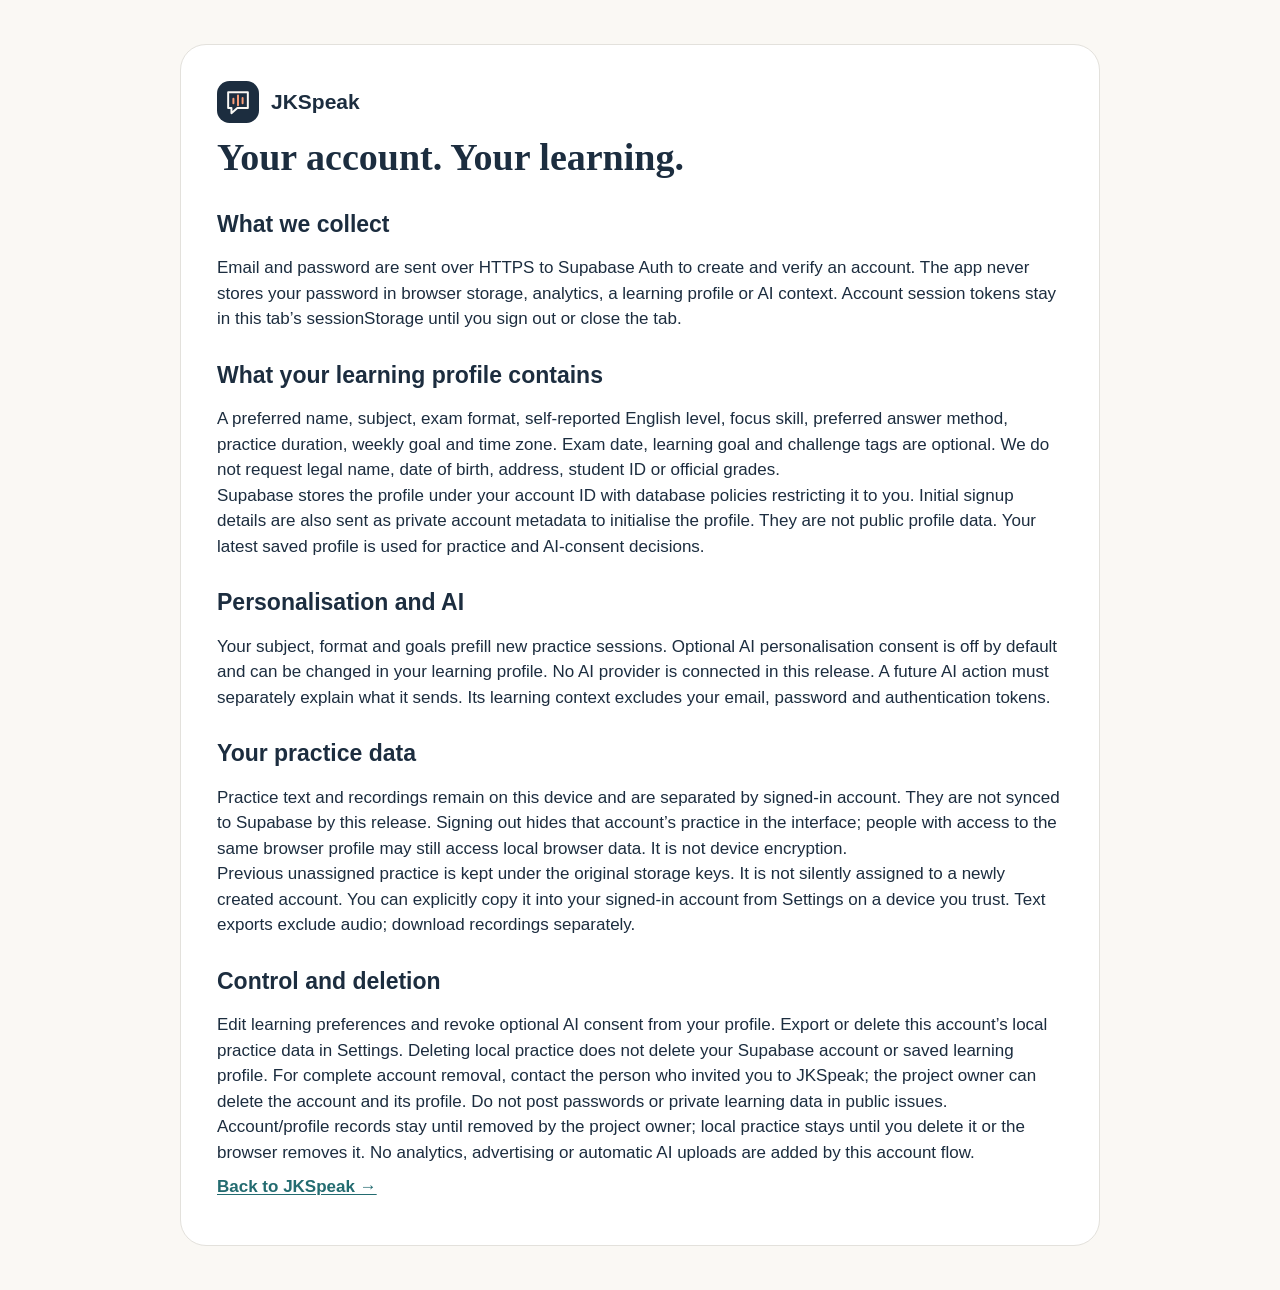
==== account-privacy.html @ c7bfe9c5 "Integrate JKSpeak account entry and personalised learning profiles Connect xiulin wang PR #1 screens" ====
<!doctype html><html lang="en"><head><meta charset="utf-8"><meta name="viewport" content="width=device-width,initial-scale=1"><title>Account & learning data · JKSpeak</title><link rel="icon" href="./jkspeak-mark.svg"><link rel="stylesheet" href="./auth.css"></head><body class="account-page" data-auth-page="privacy"><a class="skip" href="#main">Skip to content</a><main class="account-card" id="main" tabindex="-1"><a class="auth-brand" href="./welcome.html"><img src="./jkspeak-mark.svg" alt=""><strong>JKSpeak</strong></a><h1>Your account. Your learning.</h1><h2>What we collect</h2><p>Email and password are sent over HTTPS to Supabase Auth to create and verify an account. The app never stores your password in browser storage, analytics, a learning profile or AI context. Account session tokens stay in this tab’s sessionStorage until you sign out or close the tab.</p><h2>What your learning profile contains</h2><p>A preferred name, subject, exam format, self-reported English level, focus skill, preferred answer method, practice duration, weekly goal and time zone. Exam date, learning goal and challenge tags are optional. We do not request legal name, date of birth, address, student ID or official grades.</p><p>Supabase stores the profile under your account ID with database policies restricting it to you. Initial signup details are also sent as private account metadata to initialise the profile. They are not public profile data. Your latest saved profile is used for practice and AI-consent decisions.</p><h2>Personalisation and AI</h2><p>Your subject, format and goals prefill new practice sessions. Optional AI personalisation consent is off by default and can be changed in your learning profile. No AI provider is connected in this release. A future AI action must separately explain what it sends. Its learning context excludes your email, password and authentication tokens.</p><h2>Your practice data</h2><p>Practice text and recordings remain on this device and are separated by signed-in account. They are not synced to Supabase by this release. Signing out hides that account’s practice in the interface; people with access to the same browser profile may still access local browser data. It is not device encryption.</p><p>Previous unassigned practice is kept under the original storage keys. It is not silently assigned to a newly created account. You can explicitly copy it into your signed-in account from Settings on a device you trust. Text exports exclude audio; download recordings separately.</p><h2>Control and deletion</h2><p>Edit learning preferences and revoke optional AI consent from your profile. Export or delete this account’s local practice data in Settings. Deleting local practice does not delete your Supabase account or saved learning profile. For complete account removal, contact the person who invited you to JKSpeak; the project owner can delete the account and its profile. Do not post passwords or private learning data in public issues.</p><p>Account/profile records stay until removed by the project owner; local practice stays until you delete it or the browser removes it. No analytics, advertising or automatic AI uploads are added by this account flow.</p><p><a class="link" href="./welcome.html">Back to JKSpeak →</a></p><p id="status" class="status" role="status" aria-live="polite"></p></main><script type="module" src="./auth-pages.mjs"></script></body></html>
---- auth.css ----
/* Shared styles for the JKSpeak sign-in pages: splash.html, welcome.html, login.html.
   Kept separate from styles.css so the main app is not affected. */
:root{
  --paper:#f7f5ed; --cream:#fffefa; --ink:#30372b; --green:#52684c; --muted:#5d6052;
  --soft:#e6ebdc; --line:#e2e2d5; --field:#9a9c8c;
  --hair:#fd6d29; --hair-dark:#ec5d1b; --hair-text:#1a1d16;
  --focus:#1f4f8a; --serif:Georgia,'Times New Roman',serif;
  --sans:Inter,-apple-system,BlinkMacSystemFont,'Segoe UI',sans-serif;

  /* Type scale (desktop) */
  --fs-title:56px;   --lh-title:1.1;
  --fs-section:34px; --lh-section:1.2;
  --fs-card:24px;    --lh-card:1.3;
  --fs-body:17px;    --lh-body:1.5;
  --fs-caption:14px; --lh-caption:1.4;
  --fs-button:16px;  --fs-input:17px;
}
/* Mobile type scale; phone-style screens use it on every device */
@media (max-width:760px){
  :root{--fs-title:36px;--fs-section:26px;--fs-card:20px;--fs-body:16px;--fs-caption:13px;--fs-button:16px;--fs-input:16px}
}
.screen{--fs-title:36px;--fs-section:26px;--fs-card:20px;--fs-body:16px;--fs-caption:13px;--fs-button:16px;--fs-input:16px}

*{box-sizing:border-box}
body{margin:0;min-height:100vh;background:var(--paper);color:var(--ink);font-family:var(--sans);
  font-size:var(--fs-body);line-height:var(--lh-body);-webkit-text-size-adjust:100%;text-size-adjust:100%}
p{margin:0}
.skip{position:absolute;left:-9999px}
.skip:focus{left:16px;top:16px;background:var(--cream);padding:8px 12px;border-radius:8px;z-index:9}
:focus-visible{outline:3px solid var(--focus);outline-offset:3px}

/* Phone-style screen: full screen on phones, a phone-sized card on computers */
body.app{display:grid;place-items:stretch}
.screen{position:relative;overflow:hidden;min-height:100vh;min-height:100dvh;background:var(--cream);
  font-size:var(--fs-body);padding:10px 10px 24px}
@media (min-width:761px){
  body.app{place-items:center;padding:24px 16px}
  .screen{width:420px;min-height:800px;border:1px solid var(--line);border-radius:40px;box-shadow:0 20px 50px rgba(48,55,43,.10)}
}

/* Orange scenery + avatar */
.scenery{position:absolute;inset:0;width:100%;height:100%}
.avatar-wrap{position:relative;z-index:1}
.avatar{width:100%;aspect-ratio:1;border-radius:50%;border:3px solid var(--hair-text);
  box-shadow:0 0 0 6px var(--cream);object-fit:cover;display:block}
.bubble{position:absolute;top:-20px;right:-32px;background:#fff;color:var(--ink);
  border:2px solid var(--hair-text);border-radius:14px;padding:5px 12px;
  font-size:var(--fs-button);font-weight:600;line-height:1.3;white-space:nowrap}
.bubble::after{content:"";position:absolute;left:16px;bottom:-8px;width:12px;height:12px;background:#fff;
  border-right:2px solid var(--hair-text);border-bottom:2px solid var(--hair-text);transform:rotate(45deg)}

/* Text */
.title{font-family:var(--serif);font-size:var(--fs-title);line-height:var(--lh-title);font-weight:700;margin:0;letter-spacing:-.01em}
.tagline{font-size:var(--fs-card);line-height:var(--lh-card);font-weight:600;color:var(--green)}
.caption{font-size:var(--fs-caption);line-height:var(--lh-caption)}
.muted{color:var(--muted)}
h1[tabindex]:focus,h2[tabindex]:focus{outline:none}
a,.link{color:var(--green);font-weight:600;text-decoration:underline;text-underline-offset:2px}
.link{background:none;border:0;padding:0;font-family:inherit;font-size:inherit;line-height:inherit;cursor:pointer}

/* Buttons */
.btn{display:flex;align-items:center;justify-content:center;gap:10px;width:100%;font-family:inherit;
  font-size:var(--fs-button);font-weight:600;line-height:1.25;padding:13px 16px;border-radius:999px;
  cursor:pointer;border:2px solid var(--ink);background:transparent;color:var(--ink);text-decoration:none}
.btn-primary{background:var(--hair);color:var(--hair-text);border-color:var(--hair-dark)}
.btn-primary:hover{background:var(--hair-dark)}
.btn-social{border-color:var(--line);background:#fff;border-radius:12px}
.btn-social:hover{border-color:var(--field);background:var(--paper)}
.btn svg{width:20px;height:20px;flex:none}
.stack{display:grid;gap:12px}

.status{margin-top:14px;padding:10px 12px;border-radius:10px;background:var(--soft);border-left:4px solid var(--green);font-weight:600}
.status:empty{display:none}

/* Gentle motion (off when the device asks for reduced motion) */
@media (prefers-reduced-motion:no-preference){
  .avatar{animation:float 5s ease-in-out infinite}
  .bubble{animation:pop .5s .4s ease-out both, sway 5s 1s ease-in-out infinite}
  .twinkle{animation:twinkle 3s ease-in-out infinite}
  .twinkle:nth-of-type(2n){animation-delay:-1.5s}
  .screen{animation:fade .35s ease-out}
  @keyframes float{0%,100%{transform:translateY(0) rotate(0)}50%{transform:translateY(-6px) rotate(-1.5deg)}}
  @keyframes pop{from{opacity:0;transform:scale(.6) translateY(6px)}to{opacity:1;transform:none}}
  @keyframes sway{0%,100%{rotate:0deg}50%{rotate:3deg}}
  @keyframes twinkle{0%,100%{opacity:1}50%{opacity:.35}}
  @keyframes fade{from{opacity:0}to{opacity:1}}
}

/* Integrated from xiulin wang's PR #1; shared JKSpeak identity and real form states. */
:root{--paper:#faf8f4;--cream:#fff;--ink:#1c2d3f;--green:#236b70;--muted:#526272;--soft:#eaf2f0;--line:#e3e1dc;--field:#8b969f;--hair:#ef9b71;--hair-dark:#c7673b;--hair-text:#1c2d3f;--focus:#236b70}
.btn{min-height:48px}.btn-primary{background:#b34425;color:#fff;border-color:#b34425}.btn-primary:hover{background:#92361d;border-color:#92361d}.btn:disabled{cursor:not-allowed;opacity:.6}.link{min-height:44px;display:inline-flex;align-items:center}.status{font-size:14px;line-height:1.7}.status.error{background:#fff0e8;color:#7d321e;border-color:#b34425}.account-card{max-width:920px;width:100%;background:var(--cream);border:1px solid var(--line);border-radius:26px;padding:36px;margin:24px auto}.account-card h1{font:600 38px/1.2 var(--serif);margin:12px 0 14px}.account-card h2{font-size:23px;margin:26px 0 14px}.account-card .lead{font-size:16px;color:var(--muted);line-height:1.8}.auth-brand{display:flex;align-items:center;gap:12px;text-decoration:none;font-size:21px;color:var(--ink)}.auth-brand img{width:42px;height:42px}.profile-form{display:grid;gap:20px;margin-top:24px}.profile-form fieldset{border:1px solid var(--line);border-radius:14px;padding:20px;margin:0}.profile-form legend{font-weight:650;padding:0 8px}.form-grid{display:grid;grid-template-columns:1fr 1fr;gap:18px}.field label{display:block;font-size:14px;font-weight:600;margin-bottom:7px}.field input,.field select,.field textarea{width:100%;min-height:46px;padding:12px;font:inherit;font-size:16px;border:1px solid var(--field);border-radius:9px;background:#fff;color:var(--ink)}.field textarea{min-height:100px;resize:vertical}.field small{display:block;font-size:13px;color:var(--muted);margin-top:6px;line-height:1.6}.check-option{display:flex;align-items:flex-start;gap:10px;min-height:44px;font-size:14px;line-height:1.7;padding:8px 0}.check-option input{width:19px;height:19px;flex:none;margin:3px 0 0;accent-color:var(--green)}.auth-actions{display:flex;gap:15px;align-items:center;flex-wrap:wrap}.auth-actions .btn{width:auto;min-width:180px}.notice{background:var(--soft);border:1px solid var(--line);border-radius:12px;padding:16px;font-size:14px;line-height:1.8;margin:18px 0}.account-page{padding:20px}.account-card .caption{font-size:13px;color:var(--muted);line-height:1.8}.check-grid{display:grid;grid-template-columns:1fr 1fr;gap:0 15px}.progress-steps{display:flex;gap:12px;list-style:none;padding:0;font-size:13px;color:var(--muted);margin:25px 0}.progress-steps li{padding:9px 12px;border:1px solid var(--line);border-radius:8px}.progress-steps .active{background:var(--soft);color:var(--green);font-weight:650}.profile-review{padding:20px;background:var(--soft);border-radius:14px}.profile-review dt{font-weight:600;margin-top:12px}.profile-review dd{margin:4px 0 0;overflow-wrap:anywhere}.password-field{position:relative}.password-toggle{margin-top:8px;font-size:13px}.sr-only{position:absolute;width:1px;height:1px;overflow:hidden;clip-path:inset(50%)}
@media(max-width:760px){.account-page{padding:0}.account-card{margin:0;padding:24px 18px;border:0;border-radius:0}.account-card h1{font-size:32px}.form-grid,.check-grid{grid-template-columns:1fr}.profile-form fieldset{padding:16px}.auth-actions .btn{width:100%}.progress-steps{gap:5px;font-size:12px}.progress-steps li{padding:8px}.account-card .auth-brand{margin-bottom:25px}.screen{overflow:visible}.hero{overflow:hidden!important}}
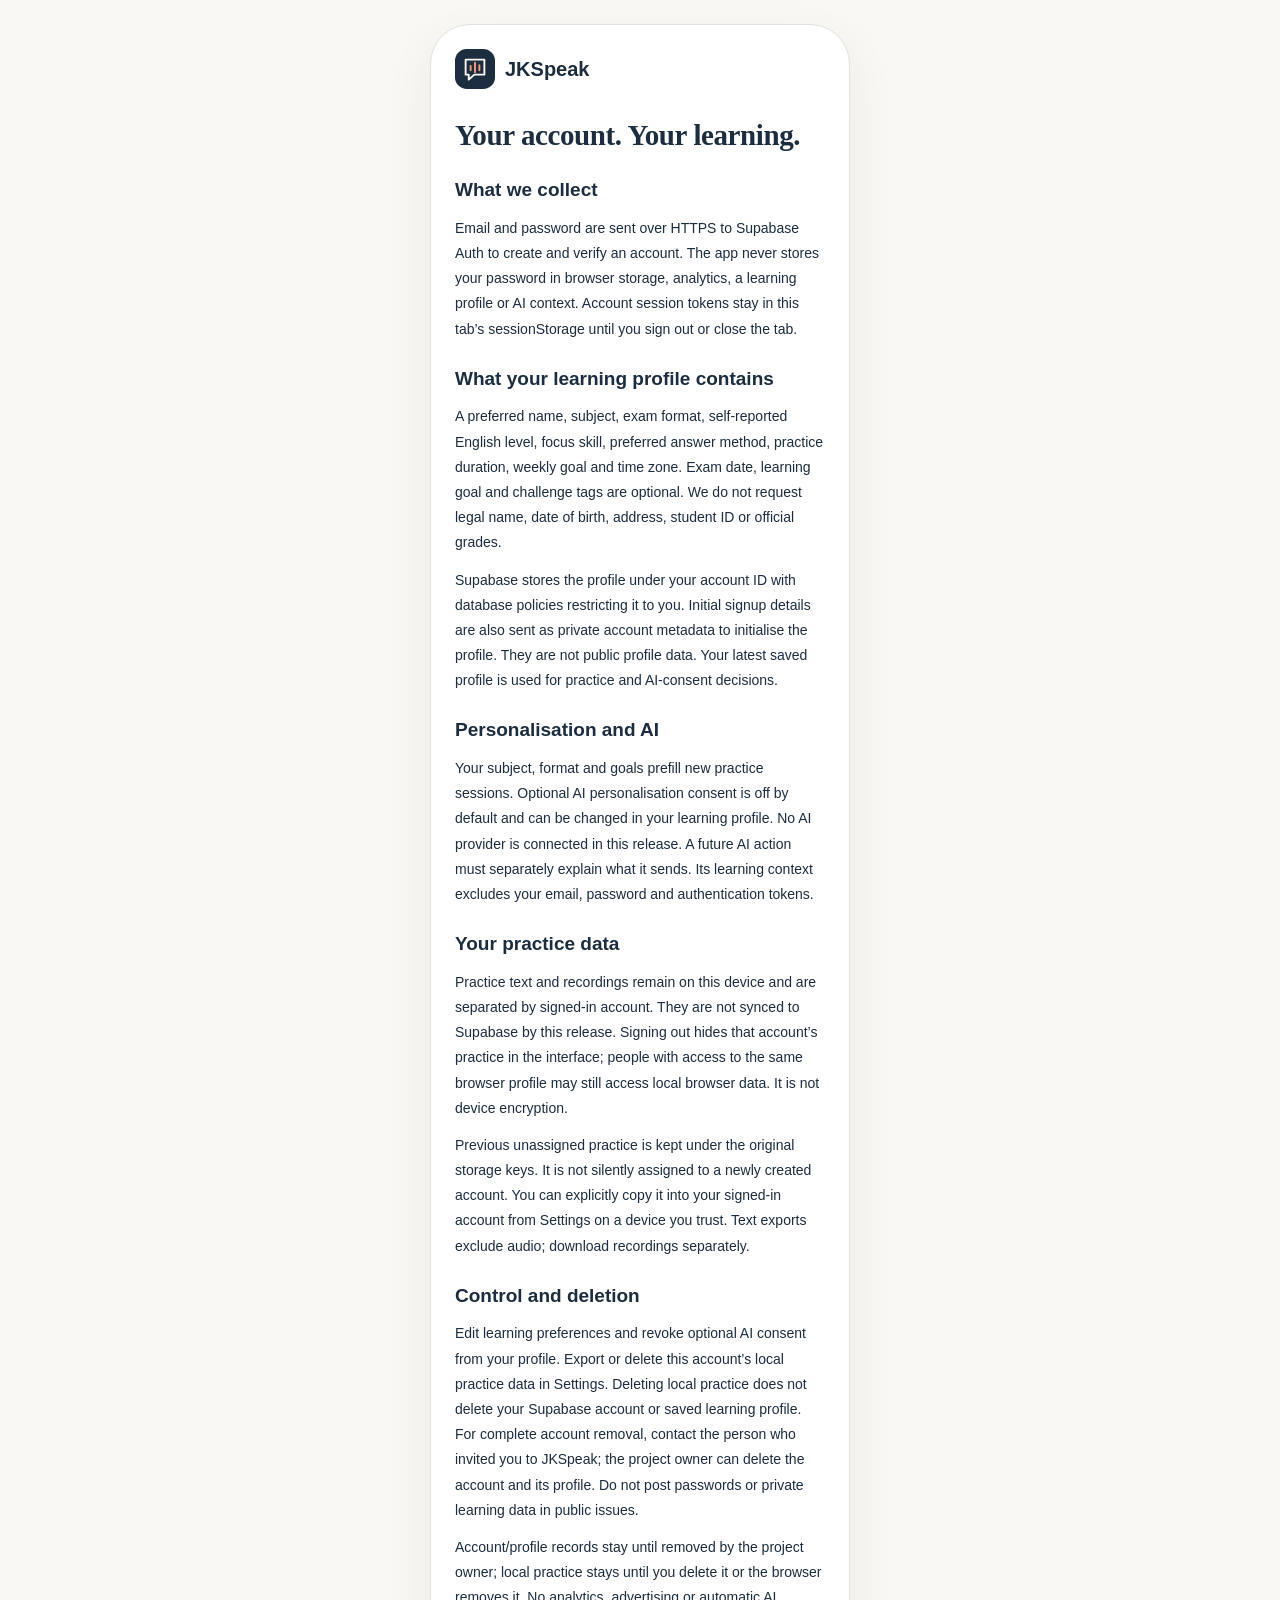
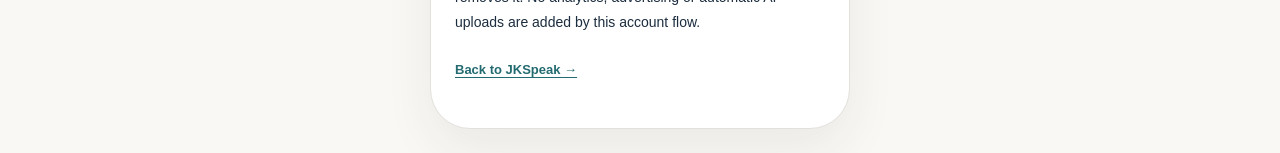
==== commit 755ea3e0: "Unify account screens and recover from expired email links" ====
--- a/account-privacy.html
+++ b/account-privacy.html
@@ -1 +1 @@
-<!doctype html><html lang="en"><head><meta charset="utf-8"><meta name="viewport" content="width=device-width,initial-scale=1"><title>Account & learning data · JKSpeak</title><link rel="icon" href="./jkspeak-mark.svg"><link rel="stylesheet" href="./auth.css"></head><body class="account-page" data-auth-page="privacy"><a class="skip" href="#main">Skip to content</a><main class="account-card" id="main" tabindex="-1"><a class="auth-brand" href="./welcome.html"><img src="./jkspeak-mark.svg" alt=""><strong>JKSpeak</strong></a><h1>Your account. Your learning.</h1><h2>What we collect</h2><p>Email and password are sent over HTTPS to Supabase Auth to create and verify an account. The app never stores your password in browser storage, analytics, a learning profile or AI context. Account session tokens stay in this tab’s sessionStorage until you sign out or close the tab.</p><h2>What your learning profile contains</h2><p>A preferred name, subject, exam format, self-reported English level, focus skill, preferred answer method, practice duration, weekly goal and time zone. Exam date, learning goal and challenge tags are optional. We do not request legal name, date of birth, address, student ID or official grades.</p><p>Supabase stores the profile under your account ID with database policies restricting it to you. Initial signup details are also sent as private account metadata to initialise the profile. They are not public profile data. Your latest saved profile is used for practice and AI-consent decisions.</p><h2>Personalisation and AI</h2><p>Your subject, format and goals prefill new practice sessions. Optional AI personalisation consent is off by default and can be changed in your learning profile. No AI provider is connected in this release. A future AI action must separately explain what it sends. Its learning context excludes your email, password and authentication tokens.</p><h2>Your practice data</h2><p>Practice text and recordings remain on this device and are separated by signed-in account. They are not synced to Supabase by this release. Signing out hides that account’s practice in the interface; people with access to the same browser profile may still access local browser data. It is not device encryption.</p><p>Previous unassigned practice is kept under the original storage keys. It is not silently assigned to a newly created account. You can explicitly copy it into your signed-in account from Settings on a device you trust. Text exports exclude audio; download recordings separately.</p><h2>Control and deletion</h2><p>Edit learning preferences and revoke optional AI consent from your profile. Export or delete this account’s local practice data in Settings. Deleting local practice does not delete your Supabase account or saved learning profile. For complete account removal, contact the person who invited you to JKSpeak; the project owner can delete the account and its profile. Do not post passwords or private learning data in public issues.</p><p>Account/profile records stay until removed by the project owner; local practice stays until you delete it or the browser removes it. No analytics, advertising or automatic AI uploads are added by this account flow.</p><p><a class="link" href="./welcome.html">Back to JKSpeak →</a></p><p id="status" class="status" role="status" aria-live="polite"></p></main><script type="module" src="./auth-pages.mjs"></script></body></html>+<!doctype html><html lang="en"><head><meta charset="utf-8"><meta name="viewport" content="width=device-width,initial-scale=1"><title>Account & learning data · JKSpeak</title><link rel="icon" href="./jkspeak-mark.svg"><link rel="stylesheet" href="./auth.css?v=flow-20261018-2"></head><body class="app" data-auth-page="privacy"><a class="skip" href="#main">Skip to content</a><main class="screen flow-screen policy-screen" id="main" tabindex="-1"><a class="auth-brand" href="./welcome.html"><img src="./jkspeak-mark.svg" alt=""><strong>JKSpeak</strong></a><h1>Your account. Your learning.</h1><h2>What we collect</h2><p>Email and password are sent over HTTPS to Supabase Auth to create and verify an account. The app never stores your password in browser storage, analytics, a learning profile or AI context. Account session tokens stay in this tab’s sessionStorage until you sign out or close the tab.</p><h2>What your learning profile contains</h2><p>A preferred name, subject, exam format, self-reported English level, focus skill, preferred answer method, practice duration, weekly goal and time zone. Exam date, learning goal and challenge tags are optional. We do not request legal name, date of birth, address, student ID or official grades.</p><p>Supabase stores the profile under your account ID with database policies restricting it to you. Initial signup details are also sent as private account metadata to initialise the profile. They are not public profile data. Your latest saved profile is used for practice and AI-consent decisions.</p><h2>Personalisation and AI</h2><p>Your subject, format and goals prefill new practice sessions. Optional AI personalisation consent is off by default and can be changed in your learning profile. No AI provider is connected in this release. A future AI action must separately explain what it sends. Its learning context excludes your email, password and authentication tokens.</p><h2>Your practice data</h2><p>Practice text and recordings remain on this device and are separated by signed-in account. They are not synced to Supabase by this release. Signing out hides that account’s practice in the interface; people with access to the same browser profile may still access local browser data. It is not device encryption.</p><p>Previous unassigned practice is kept under the original storage keys. It is not silently assigned to a newly created account. You can explicitly copy it into your signed-in account from Settings on a device you trust. Text exports exclude audio; download recordings separately.</p><h2>Control and deletion</h2><p>Edit learning preferences and revoke optional AI consent from your profile. Export or delete this account’s local practice data in Settings. Deleting local practice does not delete your Supabase account or saved learning profile. For complete account removal, contact the person who invited you to JKSpeak; the project owner can delete the account and its profile. Do not post passwords or private learning data in public issues.</p><p>Account/profile records stay until removed by the project owner; local practice stays until you delete it or the browser removes it. No analytics, advertising or automatic AI uploads are added by this account flow.</p><p><a class="link" href="./welcome.html">Back to JKSpeak →</a></p><p id="status" class="status" role="status" aria-live="polite"></p></main><script type="module" src="./auth-pages.mjs?v=flow-20261018-2"></script></body></html>
--- a/auth.css
+++ b/auth.css
@@ -1,92 +1,11 @@
-/* Shared styles for the JKSpeak sign-in pages: splash.html, welcome.html, login.html.
-   Kept separate from styles.css so the main app is not affected. */
-:root{
-  --paper:#f7f5ed; --cream:#fffefa; --ink:#30372b; --green:#52684c; --muted:#5d6052;
-  --soft:#e6ebdc; --line:#e2e2d5; --field:#9a9c8c;
-  --hair:#fd6d29; --hair-dark:#ec5d1b; --hair-text:#1a1d16;
-  --focus:#1f4f8a; --serif:Georgia,'Times New Roman',serif;
-  --sans:Inter,-apple-system,BlinkMacSystemFont,'Segoe UI',sans-serif;
-
-  /* Type scale (desktop) */
-  --fs-title:56px;   --lh-title:1.1;
-  --fs-section:34px; --lh-section:1.2;
-  --fs-card:24px;    --lh-card:1.3;
-  --fs-body:17px;    --lh-body:1.5;
-  --fs-caption:14px; --lh-caption:1.4;
-  --fs-button:16px;  --fs-input:17px;
-}
-/* Mobile type scale; phone-style screens use it on every device */
-@media (max-width:760px){
-  :root{--fs-title:36px;--fs-section:26px;--fs-card:20px;--fs-body:16px;--fs-caption:13px;--fs-button:16px;--fs-input:16px}
-}
-.screen{--fs-title:36px;--fs-section:26px;--fs-card:20px;--fs-body:16px;--fs-caption:13px;--fs-button:16px;--fs-input:16px}
-
-*{box-sizing:border-box}
-body{margin:0;min-height:100vh;background:var(--paper);color:var(--ink);font-family:var(--sans);
-  font-size:var(--fs-body);line-height:var(--lh-body);-webkit-text-size-adjust:100%;text-size-adjust:100%}
-p{margin:0}
-.skip{position:absolute;left:-9999px}
-.skip:focus{left:16px;top:16px;background:var(--cream);padding:8px 12px;border-radius:8px;z-index:9}
-:focus-visible{outline:3px solid var(--focus);outline-offset:3px}
-
-/* Phone-style screen: full screen on phones, a phone-sized card on computers */
-body.app{display:grid;place-items:stretch}
-.screen{position:relative;overflow:hidden;min-height:100vh;min-height:100dvh;background:var(--cream);
-  font-size:var(--fs-body);padding:10px 10px 24px}
-@media (min-width:761px){
-  body.app{place-items:center;padding:24px 16px}
-  .screen{width:420px;min-height:800px;border:1px solid var(--line);border-radius:40px;box-shadow:0 20px 50px rgba(48,55,43,.10)}
-}
-
-/* Orange scenery + avatar */
-.scenery{position:absolute;inset:0;width:100%;height:100%}
-.avatar-wrap{position:relative;z-index:1}
-.avatar{width:100%;aspect-ratio:1;border-radius:50%;border:3px solid var(--hair-text);
-  box-shadow:0 0 0 6px var(--cream);object-fit:cover;display:block}
-.bubble{position:absolute;top:-20px;right:-32px;background:#fff;color:var(--ink);
-  border:2px solid var(--hair-text);border-radius:14px;padding:5px 12px;
-  font-size:var(--fs-button);font-weight:600;line-height:1.3;white-space:nowrap}
-.bubble::after{content:"";position:absolute;left:16px;bottom:-8px;width:12px;height:12px;background:#fff;
-  border-right:2px solid var(--hair-text);border-bottom:2px solid var(--hair-text);transform:rotate(45deg)}
-
-/* Text */
-.title{font-family:var(--serif);font-size:var(--fs-title);line-height:var(--lh-title);font-weight:700;margin:0;letter-spacing:-.01em}
-.tagline{font-size:var(--fs-card);line-height:var(--lh-card);font-weight:600;color:var(--green)}
-.caption{font-size:var(--fs-caption);line-height:var(--lh-caption)}
-.muted{color:var(--muted)}
-h1[tabindex]:focus,h2[tabindex]:focus{outline:none}
-a,.link{color:var(--green);font-weight:600;text-decoration:underline;text-underline-offset:2px}
-.link{background:none;border:0;padding:0;font-family:inherit;font-size:inherit;line-height:inherit;cursor:pointer}
-
-/* Buttons */
-.btn{display:flex;align-items:center;justify-content:center;gap:10px;width:100%;font-family:inherit;
-  font-size:var(--fs-button);font-weight:600;line-height:1.25;padding:13px 16px;border-radius:999px;
-  cursor:pointer;border:2px solid var(--ink);background:transparent;color:var(--ink);text-decoration:none}
-.btn-primary{background:var(--hair);color:var(--hair-text);border-color:var(--hair-dark)}
-.btn-primary:hover{background:var(--hair-dark)}
-.btn-social{border-color:var(--line);background:#fff;border-radius:12px}
-.btn-social:hover{border-color:var(--field);background:var(--paper)}
-.btn svg{width:20px;height:20px;flex:none}
-.stack{display:grid;gap:12px}
-
-.status{margin-top:14px;padding:10px 12px;border-radius:10px;background:var(--soft);border-left:4px solid var(--green);font-weight:600}
-.status:empty{display:none}
-
-/* Gentle motion (off when the device asks for reduced motion) */
-@media (prefers-reduced-motion:no-preference){
-  .avatar{animation:float 5s ease-in-out infinite}
-  .bubble{animation:pop .5s .4s ease-out both, sway 5s 1s ease-in-out infinite}
-  .twinkle{animation:twinkle 3s ease-in-out infinite}
-  .twinkle:nth-of-type(2n){animation-delay:-1.5s}
-  .screen{animation:fade .35s ease-out}
-  @keyframes float{0%,100%{transform:translateY(0) rotate(0)}50%{transform:translateY(-6px) rotate(-1.5deg)}}
-  @keyframes pop{from{opacity:0;transform:scale(.6) translateY(6px)}to{opacity:1;transform:none}}
-  @keyframes sway{0%,100%{rotate:0deg}50%{rotate:3deg}}
-  @keyframes twinkle{0%,100%{opacity:1}50%{opacity:.35}}
-  @keyframes fade{from{opacity:0}to{opacity:1}}
-}
-
-/* Integrated from xiulin wang's PR #1; shared JKSpeak identity and real form states. */
-:root{--paper:#faf8f4;--cream:#fff;--ink:#1c2d3f;--green:#236b70;--muted:#526272;--soft:#eaf2f0;--line:#e3e1dc;--field:#8b969f;--hair:#ef9b71;--hair-dark:#c7673b;--hair-text:#1c2d3f;--focus:#236b70}
-.btn{min-height:48px}.btn-primary{background:#b34425;color:#fff;border-color:#b34425}.btn-primary:hover{background:#92361d;border-color:#92361d}.btn:disabled{cursor:not-allowed;opacity:.6}.link{min-height:44px;display:inline-flex;align-items:center}.status{font-size:14px;line-height:1.7}.status.error{background:#fff0e8;color:#7d321e;border-color:#b34425}.account-card{max-width:920px;width:100%;background:var(--cream);border:1px solid var(--line);border-radius:26px;padding:36px;margin:24px auto}.account-card h1{font:600 38px/1.2 var(--serif);margin:12px 0 14px}.account-card h2{font-size:23px;margin:26px 0 14px}.account-card .lead{font-size:16px;color:var(--muted);line-height:1.8}.auth-brand{display:flex;align-items:center;gap:12px;text-decoration:none;font-size:21px;color:var(--ink)}.auth-brand img{width:42px;height:42px}.profile-form{display:grid;gap:20px;margin-top:24px}.profile-form fieldset{border:1px solid var(--line);border-radius:14px;padding:20px;margin:0}.profile-form legend{font-weight:650;padding:0 8px}.form-grid{display:grid;grid-template-columns:1fr 1fr;gap:18px}.field label{display:block;font-size:14px;font-weight:600;margin-bottom:7px}.field input,.field select,.field textarea{width:100%;min-height:46px;padding:12px;font:inherit;font-size:16px;border:1px solid var(--field);border-radius:9px;background:#fff;color:var(--ink)}.field textarea{min-height:100px;resize:vertical}.field small{display:block;font-size:13px;color:var(--muted);margin-top:6px;line-height:1.6}.check-option{display:flex;align-items:flex-start;gap:10px;min-height:44px;font-size:14px;line-height:1.7;padding:8px 0}.check-option input{width:19px;height:19px;flex:none;margin:3px 0 0;accent-color:var(--green)}.auth-actions{display:flex;gap:15px;align-items:center;flex-wrap:wrap}.auth-actions .btn{width:auto;min-width:180px}.notice{background:var(--soft);border:1px solid var(--line);border-radius:12px;padding:16px;font-size:14px;line-height:1.8;margin:18px 0}.account-page{padding:20px}.account-card .caption{font-size:13px;color:var(--muted);line-height:1.8}.check-grid{display:grid;grid-template-columns:1fr 1fr;gap:0 15px}.progress-steps{display:flex;gap:12px;list-style:none;padding:0;font-size:13px;color:var(--muted);margin:25px 0}.progress-steps li{padding:9px 12px;border:1px solid var(--line);border-radius:8px}.progress-steps .active{background:var(--soft);color:var(--green);font-weight:650}.profile-review{padding:20px;background:var(--soft);border-radius:14px}.profile-review dt{font-weight:600;margin-top:12px}.profile-review dd{margin:4px 0 0;overflow-wrap:anywhere}.password-field{position:relative}.password-toggle{margin-top:8px;font-size:13px}.sr-only{position:absolute;width:1px;height:1px;overflow:hidden;clip-path:inset(50%)}
-@media(max-width:760px){.account-page{padding:0}.account-card{margin:0;padding:24px 18px;border:0;border-radius:0}.account-card h1{font-size:32px}.form-grid,.check-grid{grid-template-columns:1fr}.profile-form fieldset{padding:16px}.auth-actions .btn{width:100%}.progress-steps{gap:5px;font-size:12px}.progress-steps li{padding:8px}.account-card .auth-brand{margin-bottom:25px}.screen{overflow:visible}.hero{overflow:hidden!important}}
+/* A single 420px canvas and spacing scale, shared with the original splash. */
+:root{--paper:#faf8f4;--cream:#fff;--ink:#1c2d3f;--green:#236b70;--muted:#526272;--soft:#eaf2f0;--line:#e3e1dc;--field:#929da6;--hair:#ef9b71;--hair-dark:#c7673b;--hair-text:#1c2d3f;--focus:#236b70;--serif:Georgia,'Times New Roman',serif;--sans:Inter,-apple-system,BlinkMacSystemFont,'Segoe UI',sans-serif;--space-field:20px;--space-section:24px;--space-small:8px;--fs-title:36px;--lh-title:1.1;--fs-section:26px;--lh-section:1.3;--fs-card:20px;--lh-card:1.4;--fs-body:16px;--lh-body:1.6;--fs-caption:13px;--lh-caption:1.6;--fs-button:15px;--fs-input:16px;font-family:var(--sans);color:var(--ink);background:var(--paper)}
+*{box-sizing:border-box}body{margin:0;min-height:100vh;min-height:100dvh;background:var(--paper);color:var(--ink);font:16px/1.6 var(--sans);-webkit-text-size-adjust:100%}body.app{display:grid;place-items:center;padding:24px 16px}p,h1,h2,h3{margin:0}a{color:var(--green);text-underline-offset:3px}button,input,select,textarea{font:inherit}button{cursor:pointer}:focus-visible{outline:3px solid var(--focus);outline-offset:3px}[hidden]{display:none!important}.skip{position:absolute;left:-9999px}.skip:focus{left:16px;top:16px;background:var(--cream);padding:10px 14px;border-radius:8px;z-index:9}
+.screen{position:relative;width:420px;max-width:100%;min-height:800px;background:var(--cream);border:1px solid var(--line);border-radius:40px;box-shadow:0 20px 50px #1c2d3f12;overflow:hidden;padding:10px 10px 24px}.flow-screen{padding:24px;overflow:visible}.flow-brand{display:flex;align-items:center;justify-content:space-between;gap:16px;margin-bottom:32px}.flow-brand>a,.auth-brand{display:flex;align-items:center;gap:10px;text-decoration:none;color:var(--ink);font-size:20px}.flow-brand>a>img,.auth-brand img{width:40px;height:40px}.mini-avatar{width:42px;height:42px;object-fit:cover;border-radius:50%;border:1px solid var(--line)}.flow-heading{display:grid;gap:12px;margin-bottom:24px}.flow-heading h1,.flow-screen>h1{font:600 29px/1.25 var(--serif);letter-spacing:-.4px;overflow-wrap:break-word}.lead{font-size:14px;line-height:1.75;color:var(--muted)}.flow-form,.question-content{display:grid;gap:var(--space-field)}.field{display:grid;gap:8px}.field label,.choice-group legend{font-size:14px;line-height:1.5;font-weight:650}.field input,.field select,.field textarea{width:100%;min-width:0;min-height:48px;border:1px solid var(--field);border-radius:10px;background:#fff;color:var(--ink);padding:11px 12px;font-size:16px;line-height:1.5}.field textarea{min-height:96px;resize:vertical}.field small,.helper,.caption{font-size:12px;line-height:1.7;color:var(--muted)}.field input:focus-visible,.field select:focus-visible,.field textarea:focus-visible{outline-offset:2px}.field input[aria-invalid=true]{border-color:#b34425}.choice-group{display:grid;gap:8px;border:0;padding:0;margin:0;min-width:0}.choice-group legend{padding:0;margin-bottom:10px}.choice-option{display:flex;align-items:flex-start;gap:12px;border:1px solid var(--line);border-radius:12px;min-height:48px;padding:12px;font-size:14px;line-height:1.6;cursor:pointer;background:#fff}.choice-option:has(input:checked){border-color:var(--green);background:var(--soft)}.choice-option input,.check-option input{width:18px;height:18px;flex:none;margin:3px 0 0;accent-color:var(--green)}.check-option{display:flex;align-items:flex-start;gap:10px;font-size:13px;line-height:1.7;min-height:44px}.consent-option{font-weight:550}.question-content>.helper{margin-top:-4px}.optional-detail summary,.email-help summary{font-size:13px;font-weight:600;color:var(--green);cursor:pointer;min-height:44px;align-content:center}.optional-detail .field{margin-top:12px}.btn{display:flex;align-items:center;justify-content:center;gap:8px;width:100%;min-height:48px;padding:12px 14px;border:1px solid var(--line);border-radius:14px;background:#fff;color:var(--ink);font-size:14px;font-weight:650;line-height:1.5;text-align:center;text-decoration:none}.btn-primary{background:#b34425;color:#fff;border-color:#b34425}.btn-primary:hover{background:#92361d;border-color:#92361d}.btn:disabled{opacity:.55;cursor:not-allowed}.flow-actions{display:grid;gap:12px;margin-top:24px}.flow-form>.flow-actions{margin-top:4px}.wizard-actions{grid-template-columns:minmax(0,.8fr) minmax(0,1.2fr)}.link{display:inline-flex;align-items:center;min-height:44px;font-size:13px;font-weight:600}.secondary-link{margin-top:-12px;justify-self:start}.help-link{margin-top:16px}.wizard-meta{display:grid;gap:10px;margin-bottom:24px}.wizard-meta>span{font-size:12px;line-height:1.5;color:var(--muted)}.wizard-meta progress{display:block;width:100%;height:5px;border:0;border-radius:10px;accent-color:var(--green)}#wizard-exit{margin-top:16px}#wizard-panels>section{min-width:0}.status{margin-top:20px;padding:12px 14px;font-size:13px;line-height:1.7;background:var(--soft);border:1px solid var(--line);border-left:3px solid var(--green);border-radius:10px;color:var(--ink);overflow-wrap:anywhere}.status.error{background:#fff0e8;color:#7d321e;border-color:#e2c9bc}.status:empty{display:none}.notice{display:grid;gap:10px;padding:16px;border-radius:14px;border:1px solid var(--line);background:var(--soft);font-size:14px;line-height:1.75;margin-top:20px}.review-stack{display:grid;gap:16px}.review-section{padding:16px;border:1px solid var(--line);border-radius:14px;background:#fafbf9}.review-heading{display:flex;align-items:center;justify-content:space-between;gap:12px;margin-bottom:12px}.review-heading h2{font-size:15px;line-height:1.5;font-weight:650}.review-heading button{font-size:12px;min-height:36px;background:transparent;border:0;color:var(--green);text-decoration:underline}.review-section dl{display:grid;gap:12px;margin:0}.review-section dl>div{display:grid;gap:3px}.review-section dt{font-size:12px;color:var(--muted)}.review-section dd{margin:0;font-size:14px;line-height:1.7;overflow-wrap:anywhere}.review-consent{margin-top:20px}.review-section .helper{margin-top:8px}.email-illustration{display:grid;place-items:center;width:64px;height:64px;border-radius:20px;background:var(--soft);color:var(--green);font-size:30px;margin:8px 0 24px}.email-address{font-weight:650;overflow-wrap:anywhere}.email-help{margin-top:20px}.email-help .flow-form{margin-top:16px}.email-help .helper{margin:4px 0 12px}#verify-email-link{margin-top:24px}.welcome-art{position:relative;display:grid;place-items:center;height:240px;border-radius:24px;background:var(--hair);margin-bottom:28px}.welcome-art>img{width:136px;border-radius:50%;border:3px solid var(--ink);box-shadow:0 0 0 6px #fff8}.welcome-art>span{position:absolute;right:24px;top:34px;border:1px solid var(--ink);padding:5px 12px;border-radius:12px;background:#fff;font-size:14px;font-weight:650}.flow-screen.policy-screen h2{font-size:19px;line-height:1.4;margin:24px 0 12px}.flow-screen.policy-screen p{font-size:14px;line-height:1.8;margin:12px 0}.policy-screen .auth-brand{margin-bottom:28px}
+/* Splash illustration retained from xiulin wang's design. */
+.scenery{position:absolute;inset:0;width:100%;height:100%}.avatar-wrap{position:relative;z-index:1}.avatar{width:100%;aspect-ratio:1;border-radius:50%;border:3px solid var(--hair-text);box-shadow:0 0 0 6px var(--cream);object-fit:cover;display:block}.bubble{position:absolute;top:-20px;right:-20px;background:#fff;color:var(--ink);border:2px solid var(--hair-text);border-radius:14px;padding:5px 12px;font-size:15px;font-weight:600;line-height:1.3}.title{font:700 36px/1.1 var(--serif);letter-spacing:-.5px}.tagline{font-size:20px;line-height:1.4;font-weight:600;color:var(--green)}
+@media(max-width:460px){body.app{padding:0;display:block}.screen{width:100%;min-height:100vh;min-height:100dvh;border:0;border-radius:0;box-shadow:none}.flow-screen{padding:24px}.flow-heading h1,.flow-screen>h1{font-size:28px}.welcome-art{height:220px}}
+@media(prefers-reduced-motion:no-preference){.splash .avatar{animation:float 5s ease-in-out infinite}.splash .twinkle{animation:twinkle 3s ease-in-out infinite}@keyframes float{50%{transform:translateY(-6px)}}@keyframes twinkle{50%{opacity:.4}}}
+/* Keep review labels and answers easy to scan without a long stack of empty space. */
+.review-section dl>div{grid-template-columns:96px minmax(0,1fr);gap:12px;align-items:baseline}.review-heading{margin-bottom:8px}.review-section dl{gap:10px}
+.wizard-meta progress::-webkit-progress-bar{background:var(--line);border-radius:10px}.wizard-meta progress::-webkit-progress-value{background:var(--green);border-radius:10px}.wizard-meta progress::-moz-progress-bar{background:var(--green);border-radius:10px}
